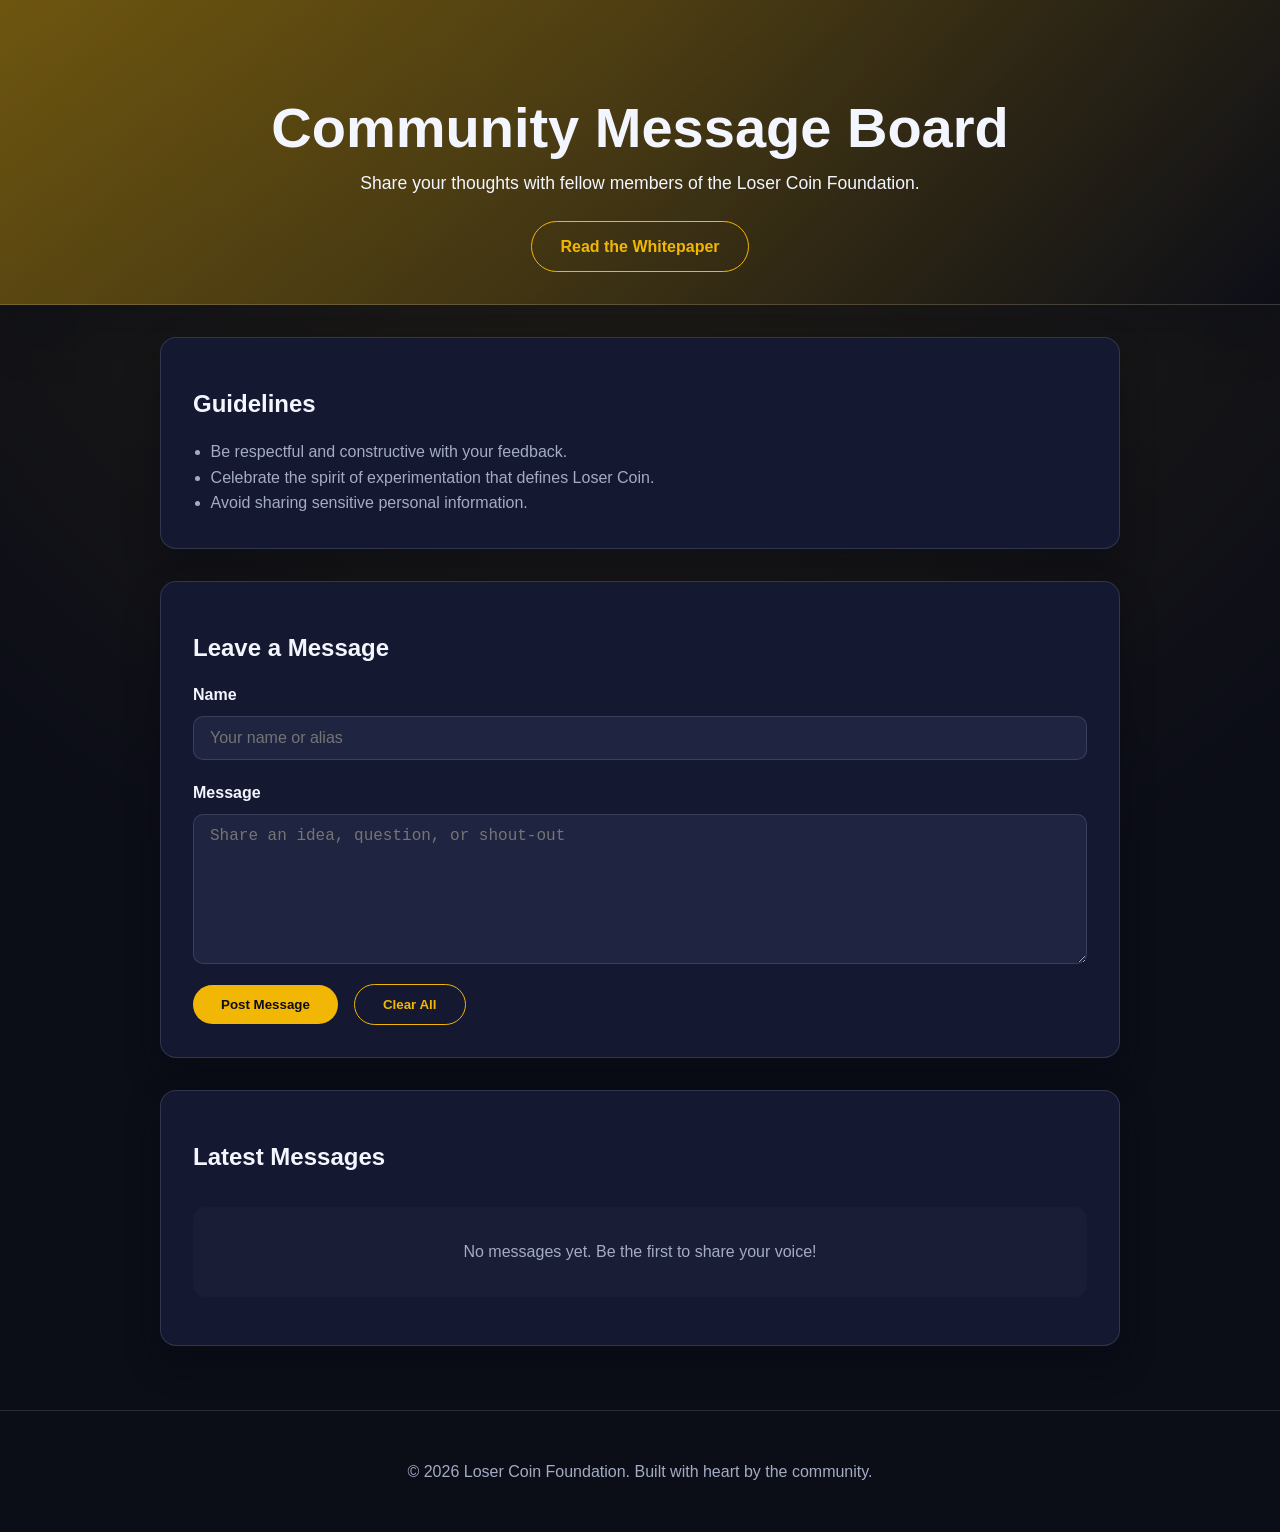
==== message-board.html @ aae9ecb5 "Add Loser Coin Foundation site with message board" ====
<!DOCTYPE html>
<html lang="en">
<head>
  <meta charset="UTF-8">
  <meta name="viewport" content="width=device-width, initial-scale=1.0">
  <title>Loser Coin Foundation | Community Message Board</title>
  <link rel="stylesheet" href="styles.css">
</head>
<body class="board-page">
  <header class="hero compact">
    <div class="container">
      <div class="hero-content">
        <h1>Community Message Board</h1>
        <p class="tagline">Share your thoughts with fellow members of the Loser Coin Foundation.</p>
        <a class="button ghost" href="index.html">Read the Whitepaper</a>
      </div>
    </div>
  </header>

  <main class="container board">
    <section class="board-intro">
      <h2>Guidelines</h2>
      <ul>
        <li>Be respectful and constructive with your feedback.</li>
        <li>Celebrate the spirit of experimentation that defines Loser Coin.</li>
        <li>Avoid sharing sensitive personal information.</li>
      </ul>
    </section>

    <section class="board-form">
      <h2>Leave a Message</h2>
      <form id="messageForm">
        <div class="form-group">
          <label for="name">Name</label>
          <input type="text" id="name" name="name" placeholder="Your name or alias" required>
        </div>
        <div class="form-group">
          <label for="message">Message</label>
          <textarea id="message" name="message" rows="4" placeholder="Share an idea, question, or shout-out" required></textarea>
        </div>
        <div class="form-actions">
          <button type="submit" class="button">Post Message</button>
          <button type="button" class="button ghost" id="clearBoard">Clear All</button>
        </div>
      </form>
    </section>

    <section class="board-messages">
      <h2>Latest Messages</h2>
      <div id="messages" class="message-list" aria-live="polite"></div>
    </section>
  </main>

  <footer class="footer">
    <div class="container">
      <p>&copy; <span id="year"></span> Loser Coin Foundation. Built with heart by the community.</p>
    </div>
  </footer>

  <script src="message-board.js"></script>
</body>
</html>
---- styles.css ----
:root {
  --background: #0b0d17;
  --surface: #141831;
  --surface-light: #1f2440;
  --accent: #f2b705;
  --accent-soft: rgba(242, 183, 5, 0.2);
  --text: #f4f6ff;
  --text-muted: #a4acc4;
  --border: rgba(164, 172, 196, 0.2);
  --shadow: rgba(7, 10, 24, 0.3);
  --max-width: 960px;
}

* {
  box-sizing: border-box;
}

body {
  margin: 0;
  font-family: 'Segoe UI', Roboto, sans-serif;
  background: radial-gradient(circle at top, rgba(242, 183, 5, 0.07), transparent 60%), var(--background);
  color: var(--text);
  line-height: 1.6;
}

h1, h2, h3 {
  color: var(--text);
  line-height: 1.2;
}

p {
  color: var(--text-muted);
}

.container {
  width: min(90%, var(--max-width));
  margin: 0 auto;
}

.hero {
  padding: 5rem 0 3rem;
  background: linear-gradient(135deg, rgba(242, 183, 5, 0.4), rgba(11, 13, 23, 0.8));
  border-bottom: 1px solid var(--border);
  box-shadow: 0 20px 50px var(--shadow);
}

.hero.compact {
  padding: 3.5rem 0 2rem;
}

.hero-content {
  text-align: center;
}

.hero h1 {
  margin-bottom: 0.5rem;
  font-size: clamp(2.5rem, 5vw, 3.5rem);
}

.tagline {
  margin: 0 auto 1.5rem;
  max-width: 40rem;
  color: var(--text);
  font-size: 1.1rem;
}

.button {
  display: inline-block;
  padding: 0.75rem 1.75rem;
  border-radius: 999px;
  background: var(--accent);
  color: #0b0d17;
  font-weight: 700;
  text-decoration: none;
  transition: transform 0.2s ease, box-shadow 0.2s ease;
  border: none;
  cursor: pointer;
}

.button:hover,
.button:focus {
  transform: translateY(-2px);
  box-shadow: 0 10px 25px rgba(242, 183, 5, 0.45);
}

.button.ghost {
  background: transparent;
  color: var(--accent);
  border: 1px solid var(--accent);
  box-shadow: none;
}

.subnav {
  position: sticky;
  top: 0;
  z-index: 10;
  background: rgba(11, 13, 23, 0.9);
  backdrop-filter: blur(12px);
  padding: 0.75rem 0;
  border-bottom: 1px solid var(--border);
}

.subnav a {
  margin-right: 1.5rem;
  color: var(--text-muted);
  text-decoration: none;
  font-weight: 600;
  letter-spacing: 0.03em;
}

.subnav a:hover,
.subnav a:focus {
  color: var(--accent);
}

.whitepaper section {
  margin: 3rem 0;
  padding: 2rem;
  background: var(--surface);
  border: 1px solid var(--border);
  border-radius: 18px;
  box-shadow: 0 18px 40px rgba(4, 6, 16, 0.35);
}

.card-grid {
  display: grid;
  grid-template-columns: repeat(auto-fit, minmax(220px, 1fr));
  gap: 1.5rem;
}

.card {
  background: var(--surface-light);
  border-radius: 14px;
  padding: 1.5rem;
  border: 1px solid var(--border);
  box-shadow: 0 12px 30px rgba(4, 6, 16, 0.25);
}

.data-list {
  list-style: none;
  padding: 0;
  margin: 1.5rem 0;
}

.data-list li {
  padding: 0.75rem 1rem;
  margin-bottom: 0.75rem;
  background: var(--surface-light);
  border-radius: 12px;
  border: 1px solid var(--border);
}

.timeline {
  counter-reset: phase;
  list-style: none;
  padding: 0;
  margin: 0;
}

.timeline li {
  position: relative;
  padding-left: 3rem;
  margin-bottom: 2rem;
}

.timeline li::before {
  counter-increment: phase;
  content: counter(phase, upper-roman);
  position: absolute;
  left: 0;
  top: 0;
  width: 2.2rem;
  height: 2.2rem;
  display: grid;
  place-items: center;
  background: var(--accent);
  color: #0b0d17;
  border-radius: 999px;
  font-weight: 700;
}

.cta-list {
  list-style: none;
  padding: 0;
}

.cta-list li {
  margin-bottom: 0.75rem;
}

.cta-list a {
  color: var(--accent);
  font-weight: 600;
  text-decoration: none;
}

.cta-list a:hover,
.cta-list a:focus {
  text-decoration: underline;
}

.footer {
  padding: 2rem 0;
  text-align: center;
  color: var(--text-muted);
  border-top: 1px solid var(--border);
  margin-top: 4rem;
}

.board-page {
  background: radial-gradient(circle at top, rgba(242, 183, 5, 0.12), transparent 60%), var(--background);
}

.board {
  display: grid;
  gap: 2rem;
  margin-top: 2rem;
}

.board section {
  background: var(--surface);
  border-radius: 16px;
  padding: 2rem;
  border: 1px solid var(--border);
  box-shadow: 0 16px 36px rgba(4, 6, 16, 0.32);
}

.board-intro ul {
  margin: 1rem 0 0;
  padding-left: 1.1rem;
  color: var(--text-muted);
}

.form-group {
  display: flex;
  flex-direction: column;
  margin-bottom: 1.25rem;
}

label {
  font-weight: 600;
  margin-bottom: 0.5rem;
  color: var(--text);
}

input,
textarea {
  padding: 0.75rem 1rem;
  border-radius: 10px;
  border: 1px solid var(--border);
  background: var(--surface-light);
  color: var(--text);
  font-size: 1rem;
  transition: border 0.2s ease, box-shadow 0.2s ease;
}

input:focus,
textarea:focus {
  outline: none;
  border-color: var(--accent);
  box-shadow: 0 0 0 3px var(--accent-soft);
}

textarea {
  resize: vertical;
  min-height: 150px;
}

.form-actions {
  display: flex;
  flex-wrap: wrap;
  gap: 1rem;
  align-items: center;
}

.message-list {
  display: grid;
  gap: 1rem;
}

.message-card {
  background: var(--surface-light);
  padding: 1.5rem;
  border-radius: 14px;
  border: 1px solid var(--border);
  box-shadow: 0 12px 28px rgba(4, 6, 16, 0.28);
}

.message-header {
  display: flex;
  flex-wrap: wrap;
  justify-content: space-between;
  align-items: center;
  margin-bottom: 0.75rem;
}

.message-header h3 {
  margin: 0;
  font-size: 1.1rem;
}

time {
  color: var(--text-muted);
  font-size: 0.9rem;
}

.empty-state {
  text-align: center;
  color: var(--text-muted);
  padding: 2rem 0;
  background: rgba(255, 255, 255, 0.02);
  border-radius: 12px;
}

@media (max-width: 720px) {
  .subnav {
    overflow-x: auto;
    white-space: nowrap;
  }

  .timeline li {
    padding-left: 2.5rem;
  }

  .message-header {
    flex-direction: column;
    align-items: flex-start;
    gap: 0.5rem;
  }

  .form-actions {
    flex-direction: column;
    align-items: stretch;
  }
}
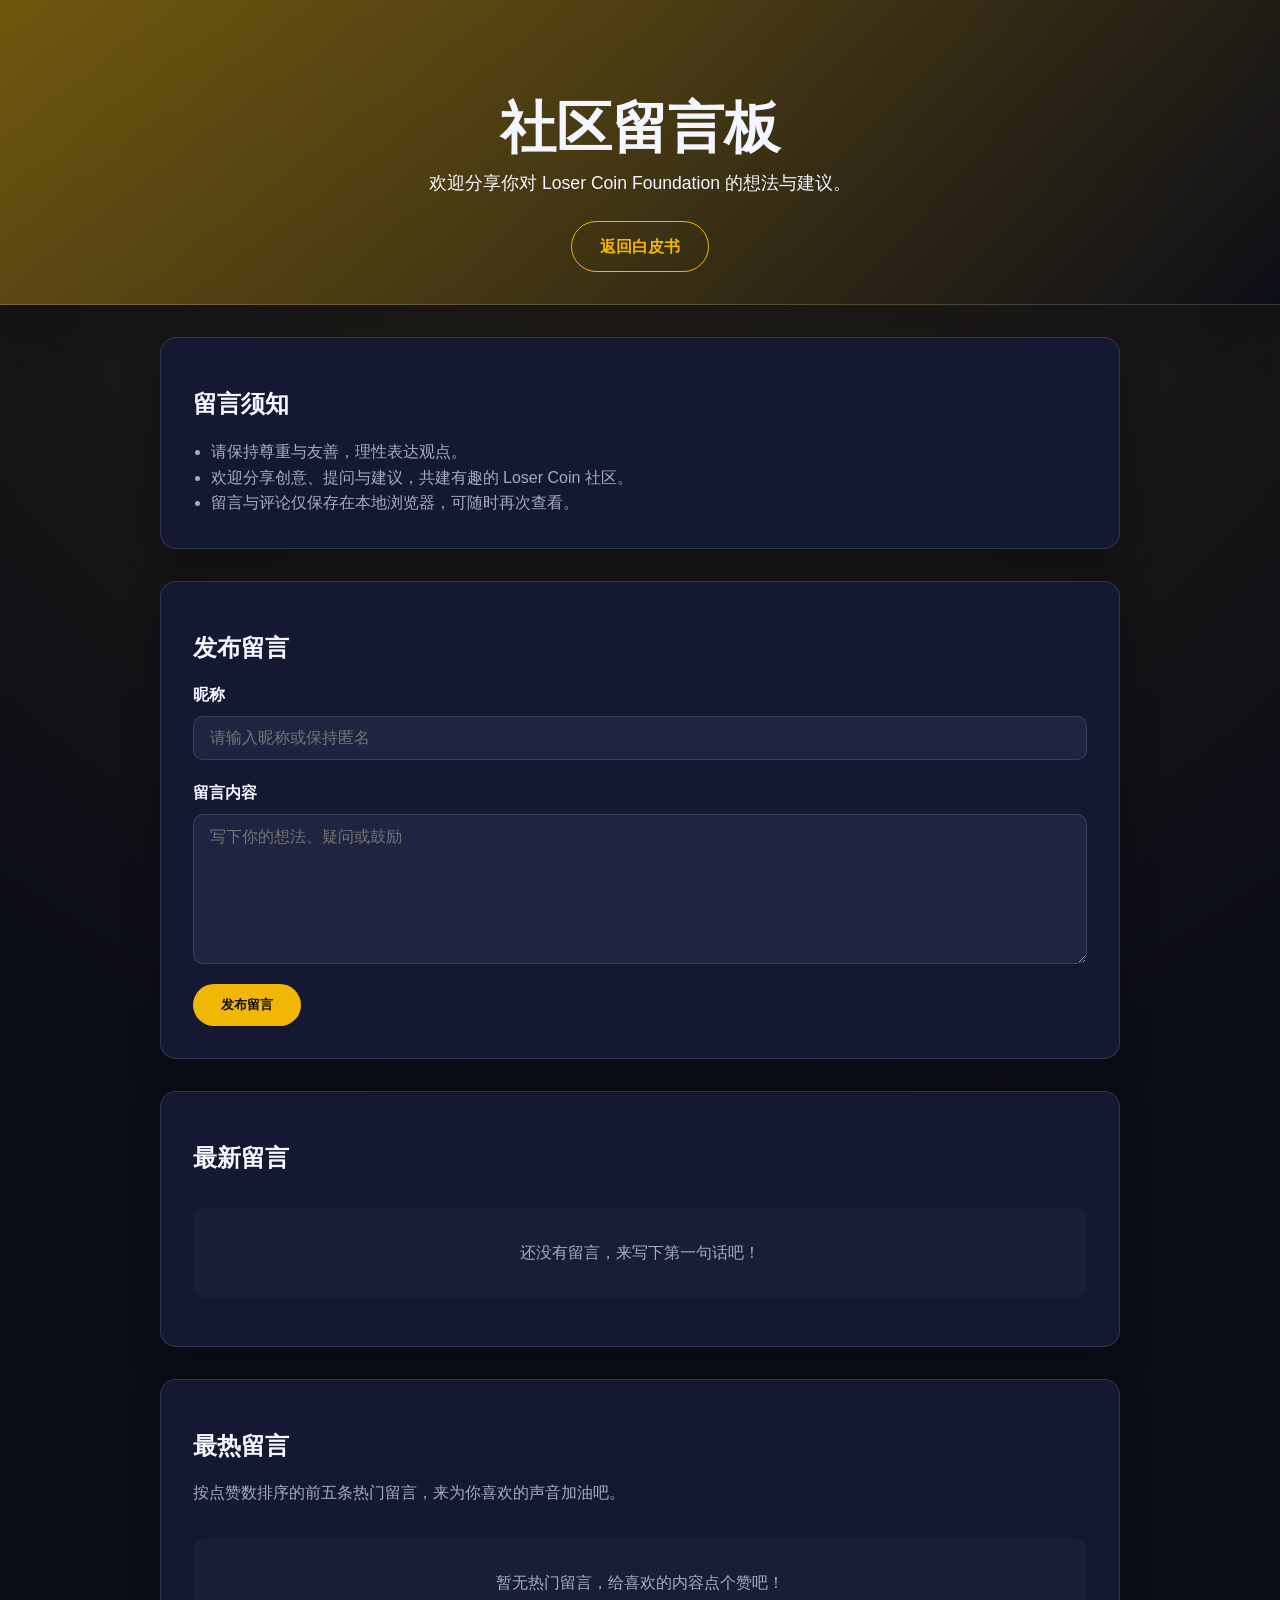
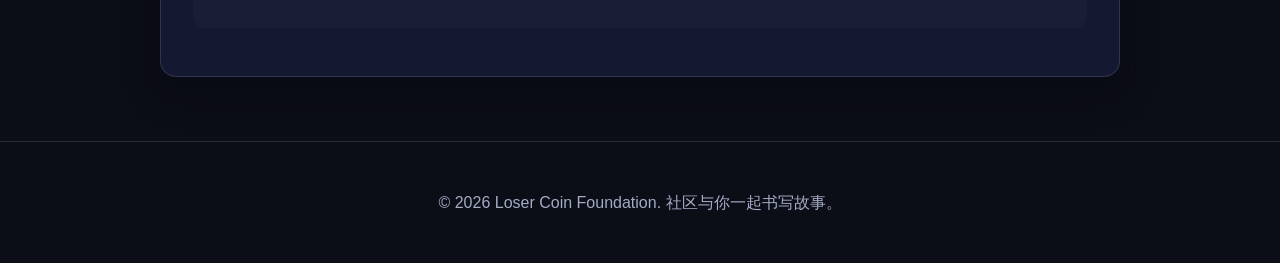
==== commit 5cc7d138: "Enhance message board interactions" ====
--- a/message-board.html
+++ b/message-board.html
@@ -1,59 +1,64 @@
 <!DOCTYPE html>
-<html lang="en">
+<html lang="zh-Hans">
 <head>
   <meta charset="UTF-8">
   <meta name="viewport" content="width=device-width, initial-scale=1.0">
-  <title>Loser Coin Foundation | Community Message Board</title>
+  <title>Loser Coin Foundation | 社区留言板</title>
   <link rel="stylesheet" href="styles.css">
 </head>
 <body class="board-page">
   <header class="hero compact">
     <div class="container">
       <div class="hero-content">
-        <h1>Community Message Board</h1>
-        <p class="tagline">Share your thoughts with fellow members of the Loser Coin Foundation.</p>
-        <a class="button ghost" href="index.html">Read the Whitepaper</a>
+        <h1>社区留言板</h1>
+        <p class="tagline">欢迎分享你对 Loser Coin Foundation 的想法与建议。</p>
+        <a class="button ghost" href="index.html">返回白皮书</a>
       </div>
     </div>
   </header>
 
   <main class="container board">
     <section class="board-intro">
-      <h2>Guidelines</h2>
+      <h2>留言须知</h2>
       <ul>
-        <li>Be respectful and constructive with your feedback.</li>
-        <li>Celebrate the spirit of experimentation that defines Loser Coin.</li>
-        <li>Avoid sharing sensitive personal information.</li>
+        <li>请保持尊重与友善，理性表达观点。</li>
+        <li>欢迎分享创意、提问与建议，共建有趣的 Loser Coin 社区。</li>
+        <li>留言与评论仅保存在本地浏览器，可随时再次查看。</li>
       </ul>
     </section>
 
     <section class="board-form">
-      <h2>Leave a Message</h2>
+      <h2>发布留言</h2>
       <form id="messageForm">
         <div class="form-group">
-          <label for="name">Name</label>
-          <input type="text" id="name" name="name" placeholder="Your name or alias" required>
+          <label for="name">昵称</label>
+          <input type="text" id="name" name="name" placeholder="请输入昵称或保持匿名">
         </div>
         <div class="form-group">
-          <label for="message">Message</label>
-          <textarea id="message" name="message" rows="4" placeholder="Share an idea, question, or shout-out" required></textarea>
+          <label for="message">留言内容</label>
+          <textarea id="message" name="message" rows="4" placeholder="写下你的想法、疑问或鼓励" required></textarea>
         </div>
         <div class="form-actions">
-          <button type="submit" class="button">Post Message</button>
-          <button type="button" class="button ghost" id="clearBoard">Clear All</button>
+          <button type="submit" class="button">发布留言</button>
         </div>
       </form>
     </section>
 
-    <section class="board-messages">
-      <h2>Latest Messages</h2>
-      <div id="messages" class="message-list" aria-live="polite"></div>
+    <section class="board-messages latest">
+      <h2>最新留言</h2>
+      <div id="latestMessages" class="message-list" aria-live="polite"></div>
+    </section>
+
+    <section class="board-messages hottest">
+      <h2>最热留言</h2>
+      <p class="section-description">按点赞数排序的前五条热门留言，来为你喜欢的声音加油吧。</p>
+      <div id="topMessages" class="message-list" aria-live="polite"></div>
     </section>
   </main>
 
   <footer class="footer">
     <div class="container">
-      <p>&copy; <span id="year"></span> Loser Coin Foundation. Built with heart by the community.</p>
+      <p>&copy; <span id="year"></span> Loser Coin Foundation. 社区与你一起书写故事。</p>
     </div>
   </footer>
 
--- a/styles.css
+++ b/styles.css
@@ -225,6 +225,11 @@
   box-shadow: 0 16px 36px rgba(4, 6, 16, 0.32);
 }
 
+.section-description {
+  margin-top: 0.5rem;
+  color: var(--text-muted);
+}
+
 .board-intro ul {
   margin: 1rem 0 0;
   padding-left: 1.1rem;
@@ -284,6 +289,126 @@
   border-radius: 14px;
   border: 1px solid var(--border);
   box-shadow: 0 12px 28px rgba(4, 6, 16, 0.28);
+}
+
+.message-actions {
+  display: flex;
+  flex-wrap: wrap;
+  align-items: center;
+  gap: 0.75rem;
+  margin-top: 1rem;
+}
+
+.like-button {
+  display: inline-flex;
+  align-items: center;
+  gap: 0.35rem;
+  padding: 0.45rem 1.1rem;
+  border-radius: 999px;
+  border: 1px solid var(--accent);
+  background: rgba(242, 183, 5, 0.14);
+  color: var(--accent);
+  font-weight: 600;
+  cursor: pointer;
+  transition: transform 0.2s ease, box-shadow 0.2s ease, background 0.2s ease;
+}
+
+.like-button:hover,
+.like-button:focus {
+  outline: none;
+  transform: translateY(-1px);
+  box-shadow: 0 10px 22px rgba(242, 183, 5, 0.35);
+  background: rgba(242, 183, 5, 0.22);
+}
+
+.like-count {
+  font-weight: 700;
+}
+
+.comment-count {
+  color: var(--text-muted);
+  font-size: 0.95rem;
+}
+
+.comment-section {
+  margin-top: 1.5rem;
+  border-top: 1px solid var(--border);
+  padding-top: 1.25rem;
+  display: grid;
+  gap: 1rem;
+}
+
+.comment-list {
+  list-style: none;
+  margin: 0;
+  padding: 0;
+  display: grid;
+  gap: 1rem;
+}
+
+.comment-item {
+  background: rgba(255, 255, 255, 0.03);
+  border-radius: 12px;
+  padding: 0.75rem 1rem;
+  border: 1px solid rgba(164, 172, 196, 0.18);
+}
+
+.comment-meta {
+  margin: 0 0 0.35rem;
+  color: var(--text-muted);
+  font-size: 0.85rem;
+}
+
+.comment-text {
+  margin: 0;
+  color: var(--text);
+  white-space: pre-wrap;
+}
+
+.comment-empty {
+  margin: 0;
+  color: var(--text-muted);
+  font-style: italic;
+}
+
+.comment-form {
+  display: grid;
+  gap: 0.75rem;
+}
+
+.comment-form input,
+.comment-form textarea {
+  width: 100%;
+}
+
+.comment-form textarea {
+  min-height: 90px;
+}
+
+.button.subtle {
+  display: inline-flex;
+  align-items: center;
+  justify-content: center;
+  padding: 0.5rem 1.35rem;
+  border-radius: 999px;
+  background: transparent;
+  color: var(--accent);
+  border: 1px solid var(--accent);
+  font-weight: 600;
+  cursor: pointer;
+  transition: transform 0.2s ease, box-shadow 0.2s ease, background 0.2s ease;
+}
+
+.button.subtle:hover,
+.button.subtle:focus {
+  outline: none;
+  transform: translateY(-1px);
+  box-shadow: 0 8px 18px rgba(242, 183, 5, 0.3);
+  background: rgba(242, 183, 5, 0.16);
+}
+
+.comment-form .button.subtle {
+  justify-self: start;
 }
 
 .message-header {
